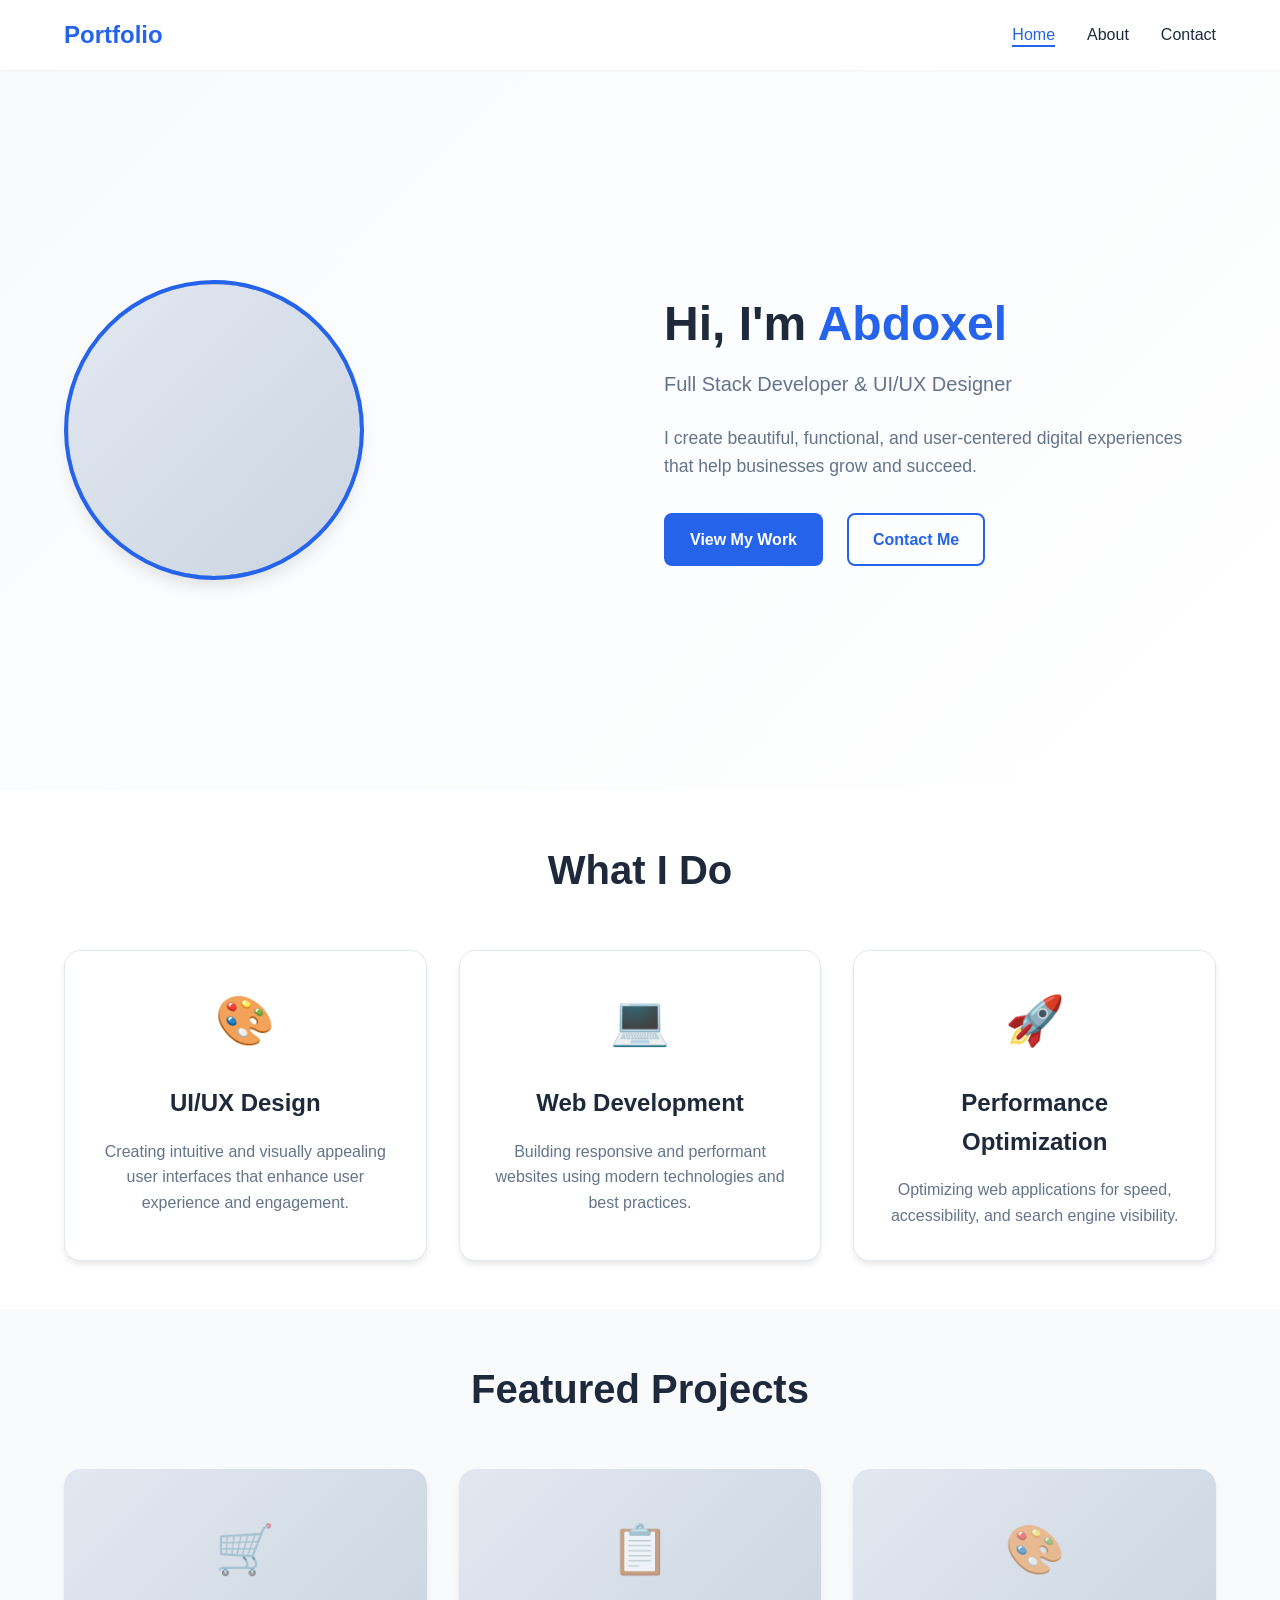
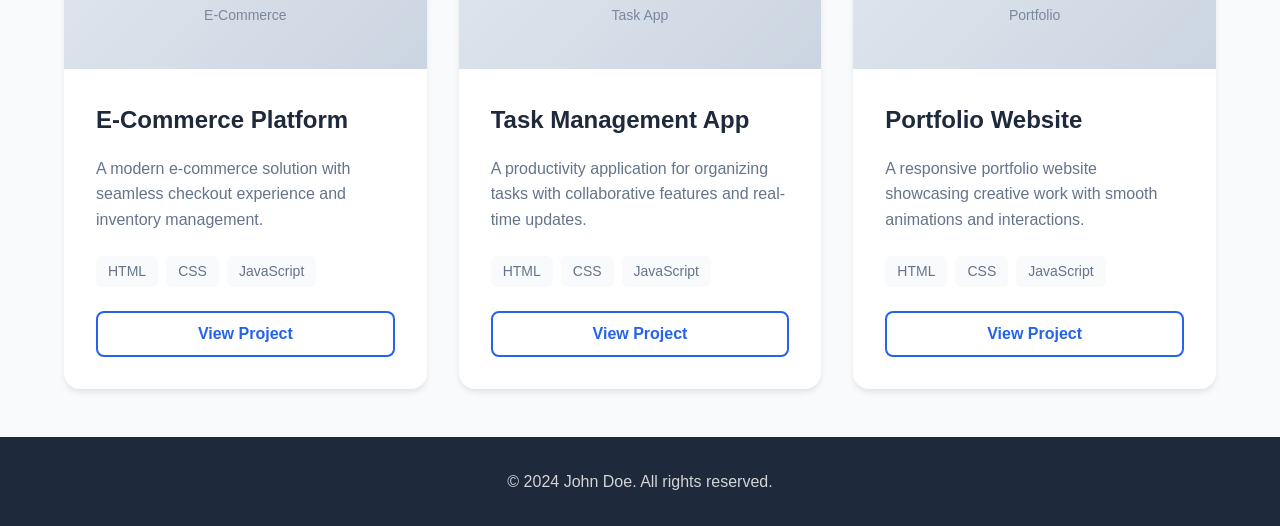
==== index.html @ e8c5d730 "Add files via upload" ====
<!DOCTYPE html>
<html lang="en">
<head>
    <meta charset="UTF-8">
    <meta name="viewport" content="width=device-width, initial-scale=1.0">
    <title>Home | Portfolio</title>
    <link rel="stylesheet" href="css/style.css">
</head>
<body>
    <!-- Navigation -->
    <nav class="navbar">
        <div class="container">
            <div class="nav-content">
                <a href="index.html" class="logo">Portfolio</a>
                <button class="hamburger" aria-label="Toggle navigation menu">
                    <span></span>
                    <span></span>
                    <span></span>
                </button>
                <ul class="nav-links">
                    <li><a href="index.html" class="active">Home</a></li>
                    <li><a href="about.html">About</a></li>
                    <li><a href="contact.html">Contact</a></li>
                </ul>
            </div>
        </div>
    </nav>

    <!-- Hero Section -->
    <section class="hero">
        <div class="container">
            <div class="hero-content">
                <div class="hero-image placeholder-image">
                    <img src="../portfolio/images/abdoxel.png">
                    <!-- <div class="placeholder-content">
                        <span class="placeholder-icon">👤</span>
                        <span class="placeholder-text">Profile Photo</span>
                    </div> -->
                </div>
                <div class="hero-text">
                    <h1>Hi, I'm <span class="highlight"> Abdoxel</span></h1>
                    <p class="hero-subtitle">Full Stack Developer & UI/UX Designer</p>
                    <p class="hero-description">I create beautiful, functional, and user-centered digital experiences that help businesses grow and succeed.</p>
                    <div class="hero-buttons">
                        <a href="#projects" class="btn btn-primary">View My Work</a>
                        <a href="contact.html" class="btn btn-secondary">Contact Me</a>
                    </div>
                </div>
            </div>
        </div>
    </section>

    <!-- What I Do Section -->
    <section class="services">
        <div class="container">
            <h2 class="section-title">What I Do</h2>
            <div class="services-grid">
                <div class="service-card">
                    <div class="service-icon">🎨</div>
                    <h3>UI/UX Design</h3>
                    <p>Creating intuitive and visually appealing user interfaces that enhance user experience and engagement.</p>
                </div>
                <div class="service-card">
                    <div class="service-icon">💻</div>
                    <h3>Web Development</h3>
                    <p>Building responsive and performant websites using modern technologies and best practices.</p>
                </div>
                <div class="service-card">
                    <div class="service-icon">🚀</div>
                    <h3>Performance Optimization</h3>
                    <p>Optimizing web applications for speed, accessibility, and search engine visibility.</p>
                </div>
            </div>
        </div>
    </section>

    <!-- Featured Projects Section -->
    <section class="projects" id="projects">
        <div class="container">
            <h2 class="section-title">Featured Projects</h2>
            <div class="projects-grid">
                <div class="project-card">
                    <div class="project-image placeholder-image">
                        <div class="placeholder-content">
                            <span class="placeholder-icon">🛒</span>
                            <span class="placeholder-text">E-Commerce</span>
                        </div>
                    </div>
                    <div class="project-content">
                        <h3>E-Commerce Platform</h3>
                        <p>A modern e-commerce solution with seamless checkout experience and inventory management.</p>
                        <div class="project-tech">
                            <span>HTML</span>
                            <span>CSS</span>
                            <span>JavaScript</span>
                        </div>
                        <button class="btn btn-outline">View Project</button>
                    </div>
                </div>
                <div class="project-card">
                    <div class="project-image placeholder-image">
                        <div class="placeholder-content">
                            <span class="placeholder-icon">📋</span>
                            <span class="placeholder-text">Task App</span>
                        </div>
                    </div>
                    <div class="project-content">
                        <h3>Task Management App</h3>
                        <p>A productivity application for organizing tasks with collaborative features and real-time updates.</p>
                        <div class="project-tech">
                            <span>HTML</span>
                            <span>CSS</span>
                            <span>JavaScript</span>
                        </div>
                        <button class="btn btn-outline">View Project</button>
                    </div>
                </div>
                <div class="project-card">
                    <div class="project-image placeholder-image">
                        <div class="placeholder-content">
                            <span class="placeholder-icon">🎨</span>
                            <span class="placeholder-text">Portfolio</span>
                        </div>
                    </div>
                    <div class="project-content">
                        <h3>Portfolio Website</h3>
                        <p>A responsive portfolio website showcasing creative work with smooth animations and interactions.</p>
                        <div class="project-tech">
                            <span>HTML</span>
                            <span>CSS</span>
                            <span>JavaScript</span>
                        </div>
                        <button class="btn btn-outline">View Project</button>
                    </div>
                </div>
            </div>
        </div>
    </section>

    <!-- Footer -->
    <footer class="footer">
        <div class="container">
            <p>&copy; 2024 John Doe. All rights reserved.</p>
        </div>
    </footer>

    <script src="js/script.js"></script>
</body>
</html>
---- css/style.css ----
/* ===================================
   CSS Reset and Base Styles
   =================================== */
* {
    margin: 0;
    padding: 0;
    box-sizing: border-box;
}

:root {
    /* Color Palette */
    --primary-color: #2563eb;
    --primary-dark: #1d4ed8;
    --secondary-color: #64748b;
    --accent-color: #0ea5e9;
    --text-dark: #1e293b;
    --text-light: #64748b;
    --text-white: #ffffff;
    --bg-light: #f8fafc;
    --bg-white: #ffffff;
    --border-color: #e2e8f0;
    --shadow-sm: 0 1px 2px 0 rgba(0, 0, 0, 0.05);
    --shadow-md: 0 4px 6px -1px rgba(0, 0, 0, 0.1);
    --shadow-lg: 0 10px 15px -3px rgba(0, 0, 0, 0.1);
    
    /* Typography */
    --font-family: 'Segoe UI', Tahoma, Geneva, Verdana, sans-serif;
    --font-size-base: 16px;
    --line-height-base: 1.6;
    
    /* Spacing */
    --spacing-xs: 0.5rem;
    --spacing-sm: 1rem;
    --spacing-md: 1.5rem;
    --spacing-lg: 2rem;
    --spacing-xl: 3rem;
    
    /* Border Radius */
    --radius-sm: 0.375rem;
    --radius-md: 0.5rem;
    --radius-lg: 0.75rem;
    --radius-xl: 1rem;
    
    /* Transitions */
    --transition-fast: 0.2s ease;
    --transition-base: 0.3s ease;
    --transition-slow: 0.5s ease;
}

html {
    scroll-behavior: smooth;
}

body {
    font-family: var(--font-family);
    font-size: var(--font-size-base);
    line-height: var(--line-height-base);
    color: var(--text-dark);
    background-color: var(--bg-white);
    overflow-x: hidden;
}

/* ===================================
   Container and Layout
   =================================== */
.container {
    max-width: 1200px;
    margin: 0 auto;
    padding: 0 var(--spacing-md);
}

/* ===================================
   Navigation
   =================================== */
.navbar {
    background-color: var(--bg-white);
    box-shadow: var(--shadow-sm);
    position: sticky;
    top: 0;
    z-index: 1000;
    padding: var(--spacing-sm) 0;
}

.nav-content {
    display: flex;
    justify-content: space-between;
    align-items: center;
}

.logo {
    font-size: 1.5rem;
    font-weight: 700;
    color: var(--primary-color);
    text-decoration: none;
    transition: color var(--transition-fast);
}

.logo:hover {
    color: var(--primary-dark);
}

.nav-links {
    display: flex;
    list-style: none;
    gap: var(--spacing-lg);
}

.nav-links a {
    text-decoration: none;
    color: var(--text-dark);
    font-weight: 500;
    transition: color var(--transition-fast);
    position: relative;
}

.nav-links a:hover,
.nav-links a.active {
    color: var(--primary-color);
}

.nav-links a::after {
    content: '';
    position: absolute;
    bottom: -4px;
    left: 0;
    width: 0;
    height: 2px;
    background-color: var(--primary-color);
    transition: width var(--transition-fast);
}

.nav-links a:hover::after,
.nav-links a.active::after {
    width: 100%;
}

/* Hamburger Menu */
.hamburger {
    display: none;
    flex-direction: column;
    background: none;
    border: none;
    cursor: pointer;
    padding: var(--spacing-xs);
    gap: 4px;
}

.hamburger span {
    width: 25px;
    height: 3px;
    background-color: var(--text-dark);
    border-radius: var(--radius-sm);
    transition: var(--transition-fast);
}

.hamburger.active span:nth-child(1) {
    transform: rotate(45deg) translate(5px, 5px);
}

.hamburger.active span:nth-child(2) {
    opacity: 0;
}

.hamburger.active span:nth-child(3) {
    transform: rotate(-45deg) translate(7px, -6px);
}

/* ===================================
   Hero Section
   =================================== */
.hero {
    padding: var(--spacing-xl) 0;
    background: linear-gradient(135deg, var(--bg-light) 0%, var(--bg-white) 100%);
    min-height: 80vh;
    display: flex;
    align-items: center;
}

.hero-content {
    display: grid;
    grid-template-columns: 1fr 1fr;
    gap: var(--spacing-xl);
    align-items: center;
}

.hero-image {
    text-align: center;
    animation: fadeInUp 0.8s ease;
}

.hero-image img {
    width: 300px;
    height: 300px;
    border-radius: 50%;
    object-fit: cover;
    border: 4px solid var(--primary-color);
    box-shadow: var(--shadow-lg);
}

.hero-text {
    animation: fadeInUp 0.8s ease 0.2s backwards;
}

.hero-text h1 {
    font-size: 3rem;
    font-weight: 700;
    margin-bottom: var(--spacing-sm);
    line-height: 1.2;
}

.highlight {
    color: var(--primary-color);
}

.hero-subtitle {
    font-size: 1.25rem;
    color: var(--secondary-color);
    margin-bottom: var(--spacing-md);
}

.hero-description {
    font-size: 1.1rem;
    color: var(--text-light);
    margin-bottom: var(--spacing-lg);
    max-width: 600px;
}

.hero-buttons {
    display: flex;
    gap: var(--spacing-md);
    flex-wrap: wrap;
}

/* ===================================
   Buttons
   =================================== */
.btn {
    display: inline-block;
    padding: 0.75rem 1.5rem;
    border-radius: var(--radius-md);
    text-decoration: none;
    font-weight: 600;
    transition: all var(--transition-base);
    border: 2px solid transparent;
    cursor: pointer;
    font-size: 1rem;
}

.btn-primary {
    background-color: var(--primary-color);
    color: var(--text-white);
}

.btn-primary:hover {
    background-color: var(--primary-dark);
    transform: translateY(-2px);
    box-shadow: var(--shadow-md);
}

.btn-secondary {
    background-color: transparent;
    color: var(--primary-color);
    border-color: var(--primary-color);
}

.btn-secondary:hover {
    background-color: var(--primary-color);
    color: var(--text-white);
    transform: translateY(-2px);
}

.btn-outline {
    background-color: transparent;
    color: var(--primary-color);
    border-color: var(--primary-color);
    width: 100%;
}

.btn-outline:hover {
    background-color: var(--primary-color);
    color: var(--text-white);
}

/* ===================================
   Services Section
   =================================== */
.services {
    padding: var(--spacing-xl) 0;
    background-color: var(--bg-white);
}

.section-title {
    text-align: center;
    font-size: 2.5rem;
    font-weight: 700;
    margin-bottom: var(--spacing-xl);
    color: var(--text-dark);
}

.services-grid {
    display: grid;
    grid-template-columns: repeat(auto-fit, minmax(300px, 1fr));
    gap: var(--spacing-lg);
}

.service-card {
    background-color: var(--bg-white);
    padding: var(--spacing-lg);
    border-radius: var(--radius-xl);
    box-shadow: var(--shadow-md);
    text-align: center;
    transition: transform var(--transition-base), box-shadow var(--transition-base);
    border: 1px solid var(--border-color);
}

.service-card:hover {
    transform: translateY(-5px);
    box-shadow: var(--shadow-lg);
}

.service-icon {
    font-size: 3rem;
    margin-bottom: var(--spacing-md);
}

.service-card h3 {
    font-size: 1.5rem;
    margin-bottom: var(--spacing-sm);
    color: var(--text-dark);
}

.service-card p {
    color: var(--text-light);
    line-height: 1.6;
}

/* ===================================
   Projects Section
   =================================== */
.projects {
    padding: var(--spacing-xl) 0;
    background-color: var(--bg-light);
}

.projects-grid {
    display: grid;
    grid-template-columns: repeat(auto-fit, minmax(350px, 1fr));
    gap: var(--spacing-lg);
}

.project-card {
    background-color: var(--bg-white);
    border-radius: var(--radius-xl);
    overflow: hidden;
    box-shadow: var(--shadow-md);
    transition: transform var(--transition-base), box-shadow var(--transition-base);
}

.project-card:hover {
    transform: translateY(-5px);
    box-shadow: var(--shadow-lg);
}

.project-image {
    width: 100%;
    height: 200px;
    overflow: hidden;
}

.project-image img {
    width: 100%;
    height: 100%;
    object-fit: cover;
    transition: transform var(--transition-base);
}

.project-card:hover .project-image img {
    transform: scale(1.05);
}

.project-content {
    padding: var(--spacing-lg);
}

.project-content h3 {
    font-size: 1.5rem;
    margin-bottom: var(--spacing-sm);
    color: var(--text-dark);
}

.project-content p {
    color: var(--text-light);
    margin-bottom: var(--spacing-md);
    line-height: 1.6;
}

.project-tech {
    display: flex;
    gap: var(--spacing-xs);
    flex-wrap: wrap;
    margin-bottom: var(--spacing-md);
}

.project-tech span {
    background-color: var(--bg-light);
    color: var(--secondary-color);
    padding: 0.25rem 0.75rem;
    border-radius: var(--radius-sm);
    font-size: 0.875rem;
    font-weight: 500;
}

/* ===================================
   About Page Styles
   =================================== */
.about-hero {
    padding: var(--spacing-xl) 0;
    background: linear-gradient(135deg, var(--primary-color) 0%, var(--accent-color) 100%);
    color: var(--text-white);
    text-align: center;
}

.about-hero h1 {
    font-size: 3rem;
    margin-bottom: var(--spacing-sm);
}

.about-intro {
    font-size: 1.25rem;
    opacity: 0.9;
}

.about-content {
    padding: var(--spacing-xl) 0;
}

.about-grid {
    display: grid;
    grid-template-columns: 1fr 1fr;
    gap: var(--spacing-xl);
    align-items: center;
}

.about-image img {
    width: 100%;
    max-width: 400px;
    border-radius: var(--radius-xl);
    box-shadow: var(--shadow-lg);
    display: block;
    margin: 0 auto;
}

.about-text h2 {
    font-size: 2rem;
    margin-bottom: var(--spacing-md);
    color: var(--text-dark);
}

.about-text p {
    color: var(--text-light);
    margin-bottom: var(--spacing-md);
    line-height: 1.8;
}

.download-cv {
    margin-top: var(--spacing-md);
}

/* Skills Section */
.skills-section {
    padding: var(--spacing-xl) 0;
    background-color: var(--bg-light);
}

.skills-grid {
    display: grid;
    grid-template-columns: repeat(auto-fit, minmax(250px, 1fr));
    gap: var(--spacing-lg);
}

.skill-card {
    background-color: var(--bg-white);
    padding: var(--spacing-lg);
    border-radius: var(--radius-xl);
    box-shadow: var(--shadow-md);
}

.skill-card h3 {
    font-size: 1.25rem;
    margin-bottom: var(--spacing-sm);
    color: var(--text-dark);
}

.skill-bar {
    width: 100%;
    height: 8px;
    background-color: var(--border-color);
    border-radius: var(--radius-sm);
    margin-bottom: var(--spacing-xs);
    overflow: hidden;
}

.skill-progress {
    height: 100%;
    background: linear-gradient(90deg, var(--primary-color), var(--accent-color));
    border-radius: var(--radius-sm);
    transition: width 1s ease;
}

.skill-card span {
    font-weight: 600;
    color: var(--primary-color);
}

/* Technologies Section */
.technologies-section {
    padding: var(--spacing-xl) 0;
}

.tech-grid {
    display: grid;
    grid-template-columns: repeat(auto-fit, minmax(200px, 1fr));
    gap: var(--spacing-lg);
}

.tech-item {
    text-align: center;
    padding: var(--spacing-lg);
    border-radius: var(--radius-xl);
    transition: transform var(--transition-base);
}

.tech-item:hover {
    transform: translateY(-5px);
}

.tech-icon {
    font-size: 3rem;
    margin-bottom: var(--spacing-sm);
}

.tech-item h3 {
    font-size: 1.25rem;
    margin-bottom: var(--spacing-xs);
    color: var(--text-dark);
}

.tech-item p {
    color: var(--text-light);
    font-size: 0.9rem;
}

/* Timeline Section */
.timeline-section {
    padding: var(--spacing-xl) 0;
    background-color: var(--bg-light);
}

.timeline {
    max-width: 800px;
    margin: 0 auto;
}

.timeline-item {
    display: flex;
    gap: var(--spacing-lg);
    margin-bottom: var(--spacing-lg);
    padding-left: var(--spacing-lg);
    border-left: 3px solid var(--primary-color);
    position: relative;
}

.timeline-item::before {
    content: '';
    position: absolute;
    left: -8px;
    top: 0;
    width: 13px;
    height: 13px;
    background-color: var(--primary-color);
    border-radius: 50%;
}

.timeline-date {
    min-width: 150px;
    font-weight: 600;
    color: var(--primary-color);
    font-size: 0.9rem;
}

.timeline-content h3 {
    font-size: 1.25rem;
    margin-bottom: var(--spacing-xs);
    color: var(--text-dark);
}

.timeline-content p {
    color: var(--text-light);
    margin-bottom: var(--spacing-xs);
}

/* ===================================
   Contact Page Styles
   =================================== */
.contact-hero {
    padding: var(--spacing-xl) 0;
    background: linear-gradient(135deg, var(--primary-color) 0%, var(--accent-color) 100%);
    color: var(--text-white);
    text-align: center;
}

.contact-hero h1 {
    font-size: 3rem;
    margin-bottom: var(--spacing-sm);
}

.contact-intro {
    font-size: 1.25rem;
    opacity: 0.9;
    max-width: 700px;
    margin: 0 auto;
}

.contact-content {
    padding: var(--spacing-xl) 0;
}

.contact-grid {
    display: grid;
    grid-template-columns: 1fr 1fr;
    gap: var(--spacing-xl);
}

.contact-info h2,
.contact-form-wrapper h2 {
    font-size: 2rem;
    margin-bottom: var(--spacing-md);
    color: var(--text-dark);
}

.contact-info > p {
    color: var(--text-light);
    margin-bottom: var(--spacing-lg);
    line-height: 1.6;
}

.contact-item {
    display: flex;
    gap: var(--spacing-md);
    margin-bottom: var(--spacing-lg);
    align-items: flex-start;
}

.contact-icon {
    font-size: 1.5rem;
    min-width: 40px;
    height: 40px;
    display: flex;
    align-items: center;
    justify-content: center;
    background-color: var(--bg-light);
    border-radius: var(--radius-md);
}

.contact-details h3 {
    font-size: 1.1rem;
    margin-bottom: var(--spacing-xs);
    color: var(--text-dark);
}

.contact-details a,
.contact-details p {
    color: var(--text-light);
    text-decoration: none;
    transition: color var(--transition-fast);
}

.contact-details a:hover {
    color: var(--primary-color);
}

.social-links {
    margin-top: var(--spacing-xl);
}

.social-links h3 {
    font-size: 1.25rem;
    margin-bottom: var(--spacing-md);
    color: var(--text-dark);
}

.social-icons {
    display: flex;
    gap: var(--spacing-md);
}

.social-icon {
    font-size: 1.5rem;
    text-decoration: none;
    width: 50px;
    height: 50px;
    display: flex;
    align-items: center;
    justify-content: center;
    background-color: var(--bg-light);
    border-radius: var(--radius-md);
    transition: all var(--transition-base);
}

.social-icon:hover {
    background-color: var(--primary-color);
    transform: translateY(-3px);
}

/* Contact Form */
.contact-form {
    display: flex;
    flex-direction: column;
    gap: var(--spacing-md);
}

.form-group {
    display: flex;
    flex-direction: column;
    gap: var(--spacing-xs);
}

.form-group label {
    font-weight: 600;
    color: var(--text-dark);
    font-size: 0.9rem;
}

.form-group input,
.form-group textarea {
    padding: 0.75rem;
    border: 2px solid var(--border-color);
    border-radius: var(--radius-md);
    font-family: inherit;
    font-size: 1rem;
    transition: border-color var(--transition-fast);
}

.form-group input:focus,
.form-group textarea:focus {
    outline: none;
    border-color: var(--primary-color);
}

.form-group textarea {
    resize: vertical;
    min-height: 120px;
}

.error-message {
    color: #ef4444;
    font-size: 0.875rem;
    min-height: 1.25rem;
}

.form-group.error input,
.form-group.error textarea {
    border-color: #ef4444;
}

.form-message {
    margin-top: var(--spacing-md);
    padding: var(--spacing-md);
    border-radius: var(--radius-md);
    display: none;
}

.form-message.success {
    display: block;
    background-color: #dcfce7;
    color: #166534;
    border: 1px solid #86efac;
}

.form-message.error {
    display: block;
    background-color: #fee2e2;
    color: #991b1b;
    border: 1px solid #fca5a5;
}

/* ===================================
   Footer
   =================================== */
.footer {
    background-color: var(--text-dark);
    color: var(--text-white);
    padding: var(--spacing-lg) 0;
    text-align: center;
}

.footer p {
    opacity: 0.8;
}

/* ===================================
   Animations
   =================================== */
@keyframes fadeInUp {
    from {
        opacity: 0;
        transform: translateY(30px);
    }
    to {
        opacity: 1;
        transform: translateY(0);
    }
}

/* ===================================
   Placeholder Images
   =================================== */
.placeholder-image {
    background: linear-gradient(135deg, #e2e8f0 0%, #cbd5e1 100%);
    display: flex;
    align-items: center;
    justify-content: center;
    border-radius: var(--radius-xl);
    overflow: hidden;
    position: relative;
}

.placeholder-content {
    display: flex;
    flex-direction: column;
    align-items: center;
    gap: var(--spacing-sm);
    color: var(--text-light);
}

.placeholder-icon {
    font-size: 3rem;
    opacity: 0.6;
}

.placeholder-text {
    font-size: 0.875rem;
    font-weight: 500;
    opacity: 0.8;
}

.hero-image.placeholder-image {
    width: 300px;
    height: 300px;
    border-radius: 50%;
    border: 4px solid var(--primary-color);
    box-shadow: var(--shadow-lg);
}

.project-image.placeholder-image {
    width: 100%;
    height: 200px;
    border-radius: var(--radius-xl) var(--radius-xl) 0 0;
}

.about-image.placeholder-image {
    width: 100%;
    max-width: 400px;
    height: 400px;
    border-radius: var(--radius-xl);
    box-shadow: var(--shadow-lg);
}

/* ===================================
   Responsive Design
   =================================== */
@media (max-width: 768px) {
    /* Navigation */
    .hamburger {
        display: flex;
    }

    .nav-links {
        position: fixed;
        top: 70px;
        left: 0;
        right: 0;
        background-color: var(--bg-white);
        flex-direction: column;
        padding: var(--spacing-lg);
        gap: var(--spacing-md);
        box-shadow: var(--shadow-lg);
        transform: translateY(-150%);
        transition: transform var(--transition-base);
        z-index: 999;
    }

    .nav-links.active {
        transform: translateY(0);
    }

    /* Hero */
    .hero-content {
        grid-template-columns: 1fr;
        text-align: center;
    }

    .hero-image {
        order: -1;
    }

    .hero-text h1 {
        font-size: 2rem;
    }

    .hero-buttons {
        justify-content: center;
    }

    /* About Page */
    .about-grid {
        grid-template-columns: 1fr;
    }

    .about-image {
        text-align: center;
    }

    /* Contact Page */
    .contact-grid {
        grid-template-columns: 1fr;
    }

    /* Section Titles */
    .section-title {
        font-size: 2rem;
    }

    .about-hero h1,
    .contact-hero h1 {
        font-size: 2rem;
    }

    /* Timeline */
    .timeline-item {
        flex-direction: column;
        gap: var(--spacing-sm);
    }

    .timeline-date {
        min-width: auto;
    }
}

@media (max-width: 480px) {
    .container {
        padding: 0 var(--spacing-sm);
    }

    .hero-text h1 {
        font-size: 1.75rem;
    }

    .hero-subtitle {
        font-size: 1rem;
    }

    .hero-description {
        font-size: 1rem;
    }

    .hero-buttons {
        flex-direction: column;
        width: 100%;
    }

    .hero-buttons .btn {
        width: 100%;
        text-align: center;
    }

    .services-grid,
    .projects-grid,
    .skills-grid,
    .tech-grid {
        grid-template-columns: 1fr;
    }

    .section-title {
        font-size: 1.75rem;
    }
}
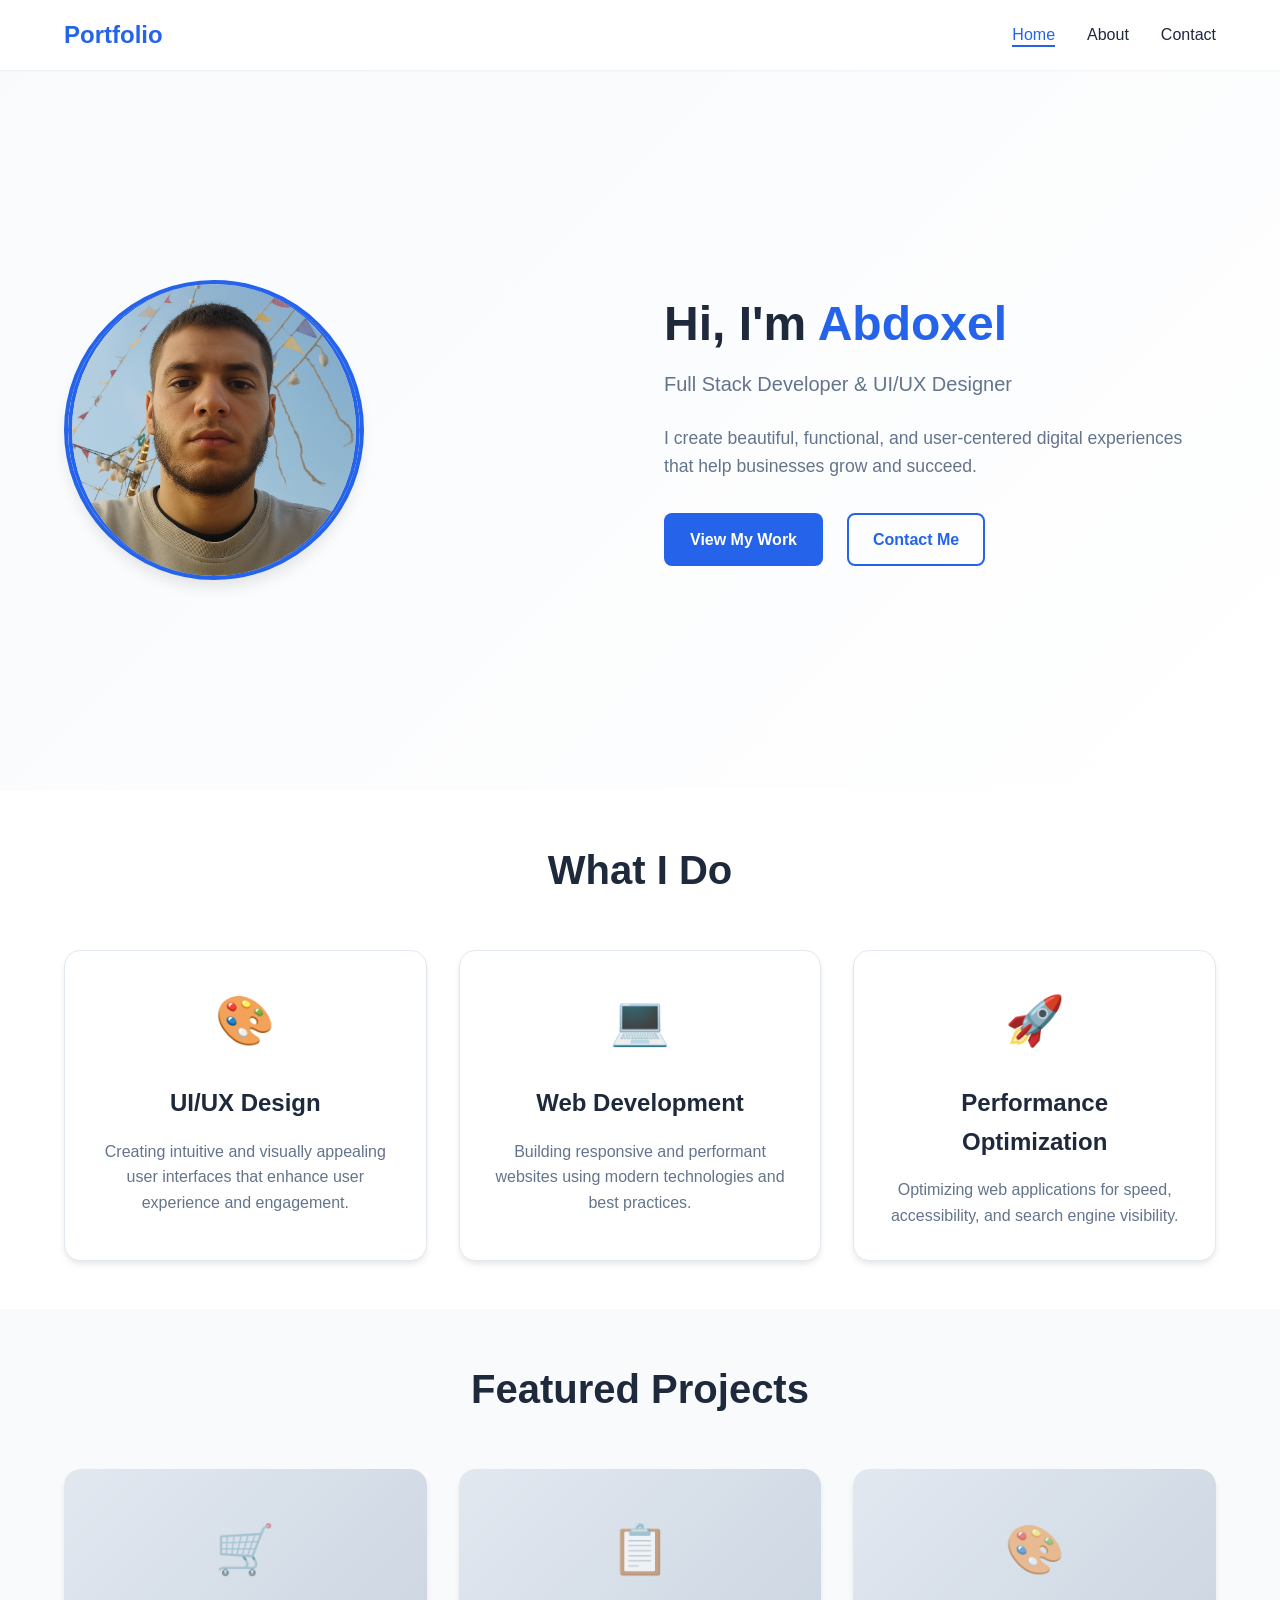
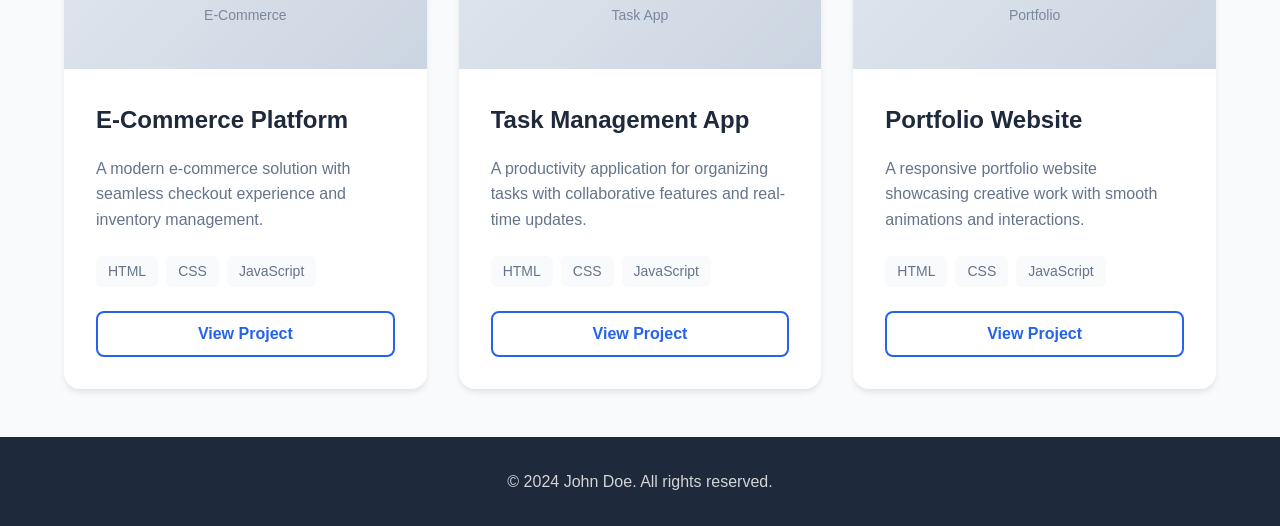
==== commit 6b7df84a: "Update image source path in index.html" ====
--- a/index.html
+++ b/index.html
@@ -31,7 +31,7 @@
         <div class="container">
             <div class="hero-content">
                 <div class="hero-image placeholder-image">
-                    <img src="../portfolio/images/abdoxel.png">
+                    <img src="images/abdoxel.png">
                     <!-- <div class="placeholder-content">
                         <span class="placeholder-icon">👤</span>
                         <span class="placeholder-text">Profile Photo</span>
